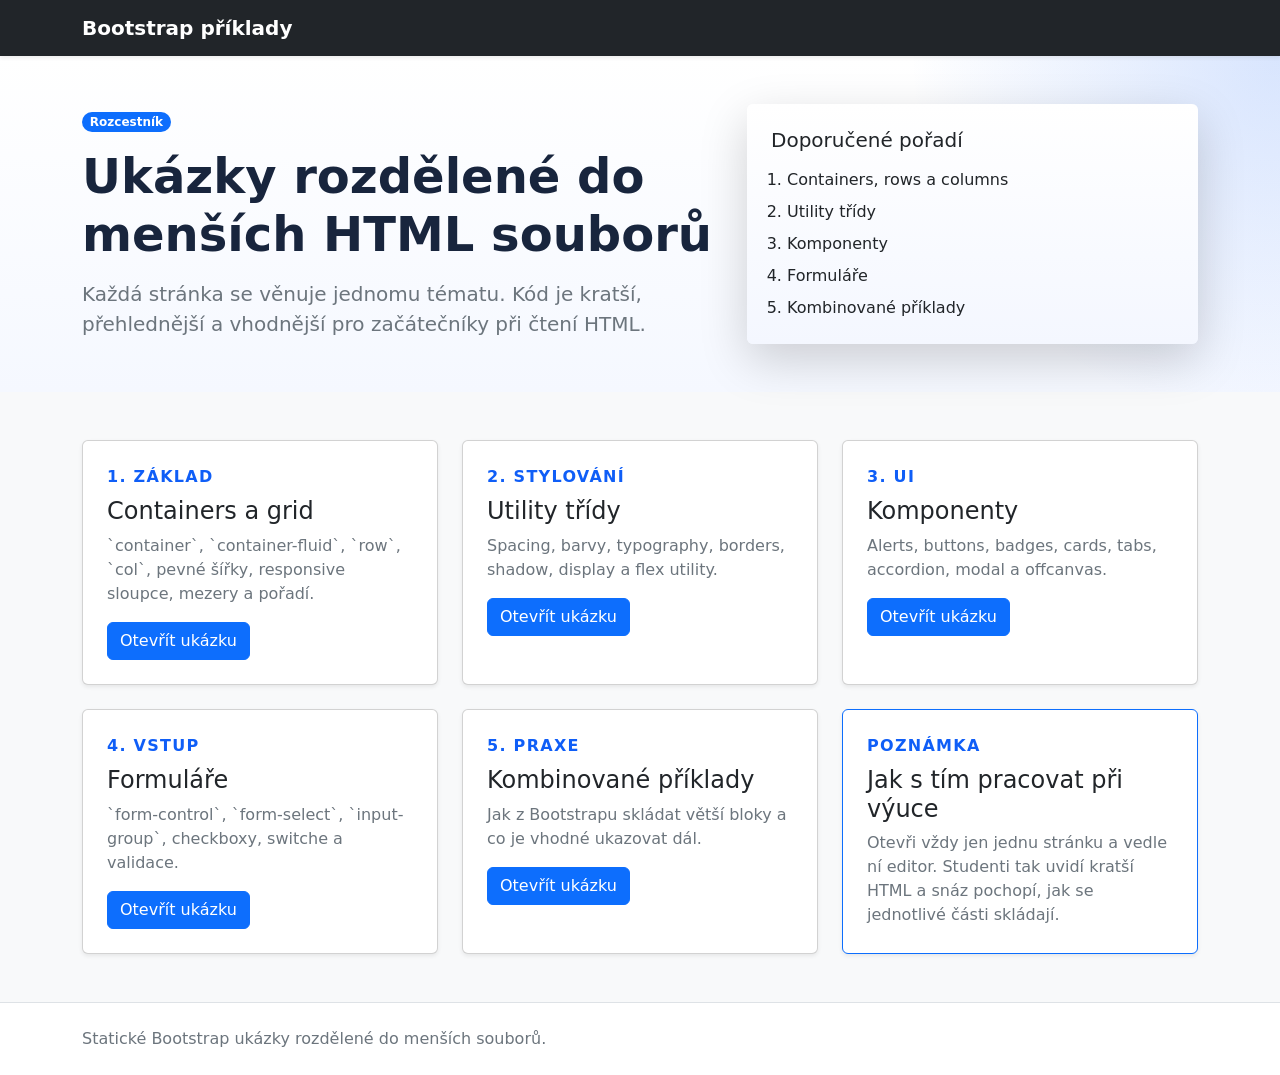
==== index.html @ ec9fb1af "first commit" ====
<!doctype html>
<html lang="cs">
  <head>
    <meta charset="utf-8">
    <meta name="viewport" content="width=device-width, initial-scale=1">
    <title>Bootstrap - přehled ukázek</title>
    <link
      href="https://cdn.jsdelivr.net/npm/bootstrap@5.3.8/dist/css/bootstrap.min.css"
      rel="stylesheet"
    >
    <link rel="stylesheet" href="./styles.css">
  </head>
  <body class="bg-body-tertiary">
    <nav class="navbar navbar-expand-lg bg-dark navbar-dark shadow-sm">
      <div class="container">
        <a class="navbar-brand fw-semibold" href="./index.html">Bootstrap příklady</a>
      </div>
    </nav>

    <header class="py-5 hero-section">
      <div class="container">
        <div class="row g-4 align-items-center">
          <div class="col-lg-7">
            <span class="badge text-bg-primary rounded-pill mb-3">Rozcestník</span>
            <h1 class="display-5 fw-bold mb-3">Ukázky rozdělené do menších HTML souborů</h1>
            <p class="lead text-secondary mb-0">
              Každá stránka se věnuje jednomu tématu. Kód je kratší, přehlednější
              a vhodnější pro začátečníky při čtení HTML.
            </p>
          </div>
          <div class="col-lg-5">
            <div class="card border-0 shadow-lg demo-card">
              <div class="card-body p-4">
                <h2 class="h5 mb-3">Doporučené pořadí</h2>
                <ol class="mb-0 ps-3">
                  <li class="mb-2">Containers, rows a columns</li>
                  <li class="mb-2">Utility třídy</li>
                  <li class="mb-2">Komponenty</li>
                  <li class="mb-2">Formuláře</li>
                  <li>Kombinované příklady</li>
                </ol>
              </div>
            </div>
          </div>
        </div>
      </div>
    </header>

    <main class="py-5">
      <div class="container">
        <div class="row g-4">
          <div class="col-md-6 col-xl-4">
            <div class="card h-100 shadow-sm">
              <div class="card-body p-4">
                <p class="section-kicker">1. Základ</p>
                <h2 class="h4">Containers a grid</h2>
                <p class="text-secondary">
                  `container`, `container-fluid`, `row`, `col`,
                  pevné šířky, responsive sloupce, mezery a pořadí.
                </p>
                <a class="btn btn-primary" href="./01-containers-grid.html">Otevřít ukázku</a>
              </div>
            </div>
          </div>

          <div class="col-md-6 col-xl-4">
            <div class="card h-100 shadow-sm">
              <div class="card-body p-4">
                <p class="section-kicker">2. Stylování</p>
                <h2 class="h4">Utility třídy</h2>
                <p class="text-secondary">
                  Spacing, barvy, typography, borders, shadow,
                  display a flex utility.
                </p>
                <a class="btn btn-primary" href="./02-utilities.html">Otevřít ukázku</a>
              </div>
            </div>
          </div>

          <div class="col-md-6 col-xl-4">
            <div class="card h-100 shadow-sm">
              <div class="card-body p-4">
                <p class="section-kicker">3. UI</p>
                <h2 class="h4">Komponenty</h2>
                <p class="text-secondary">
                  Alerts, buttons, badges, cards, tabs,
                  accordion, modal a offcanvas.
                </p>
                <a class="btn btn-primary" href="./03-components.html">Otevřít ukázku</a>
              </div>
            </div>
          </div>

          <div class="col-md-6 col-xl-4">
            <div class="card h-100 shadow-sm">
              <div class="card-body p-4">
                <p class="section-kicker">4. Vstup</p>
                <h2 class="h4">Formuláře</h2>
                <p class="text-secondary">
                  `form-control`, `form-select`, `input-group`,
                  checkboxy, switche a validace.
                </p>
                <a class="btn btn-primary" href="./04-forms.html">Otevřít ukázku</a>
              </div>
            </div>
          </div>

          <div class="col-md-6 col-xl-4">
            <div class="card h-100 shadow-sm">
              <div class="card-body p-4">
                <p class="section-kicker">5. Praxe</p>
                <h2 class="h4">Kombinované příklady</h2>
                <p class="text-secondary">
                  Jak z Bootstrapu skládat větší bloky a
                  co je vhodné ukazovat dál.
                </p>
                <a class="btn btn-primary" href="./05-layout-examples.html">Otevřít ukázku</a>
              </div>
            </div>
          </div>

          <div class="col-md-6 col-xl-4">
            <div class="card h-100 shadow-sm border-primary">
              <div class="card-body p-4">
                <p class="section-kicker">Poznámka</p>
                <h2 class="h4">Jak s tím pracovat při výuce</h2>
                <p class="text-secondary mb-0">
                  Otevři vždy jen jednu stránku a vedle ní editor. Studenti tak
                  uvidí kratší HTML a snáz pochopí, jak se jednotlivé části skládají.
                </p>
              </div>
            </div>
          </div>
        </div>
      </div>
    </main>

    <footer class="py-4 border-top bg-body">
      <div class="container">
        <p class="mb-0 text-secondary">Statické Bootstrap ukázky rozdělené do menších souborů.</p>
      </div>
    </footer>
  </body>
</html>
---- styles.css ----
:root {
  --demo-primary: #0f5ef7;
  --demo-ink: #18253d;
  --demo-soft: #eef3ff;
  --demo-accent: #dce7ff;
}

html {
  scroll-behavior: smooth;
}

body {
  color: var(--demo-ink);
}

.hero-section {
  background:
    radial-gradient(circle at top right, rgba(15, 94, 247, 0.16), transparent 28%),
    linear-gradient(180deg, #ffffff 0%, #f5f8ff 100%);
}

.section-heading {
  max-width: 48rem;
  margin-bottom: 2rem;
}

.page-intro {
  max-width: 48rem;
  margin-bottom: 3rem;
}

.section-kicker {
  margin-bottom: 0.5rem;
  color: var(--demo-primary);
  font-weight: 700;
  letter-spacing: 0.08em;
  text-transform: uppercase;
}

.demo-card {
  background: linear-gradient(180deg, #ffffff 0%, #f4f7ff 100%);
}

.demo-box,
.grid-demo {
  padding: 1rem;
  border: 1px dashed rgba(15, 94, 247, 0.35);
  border-radius: 1rem;
  background: var(--demo-soft);
}

.demo-box-fluid {
  background: linear-gradient(90deg, #dce7ff, #eef8ff);
}

.grid-demo {
  min-height: 4.5rem;
  display: flex;
  align-items: center;
  justify-content: center;
  text-align: center;
  font-weight: 600;
}

.grid-demo-accent {
  background: #dff7ec;
  border-color: rgba(23, 135, 84, 0.35);
}

.grid-demo-tall {
  min-height: 7rem;
}

.example-block + .example-block {
  margin-top: 2rem;
}

.example-block {
  margin-bottom: 2rem;
}

.table {
  background: white;
}
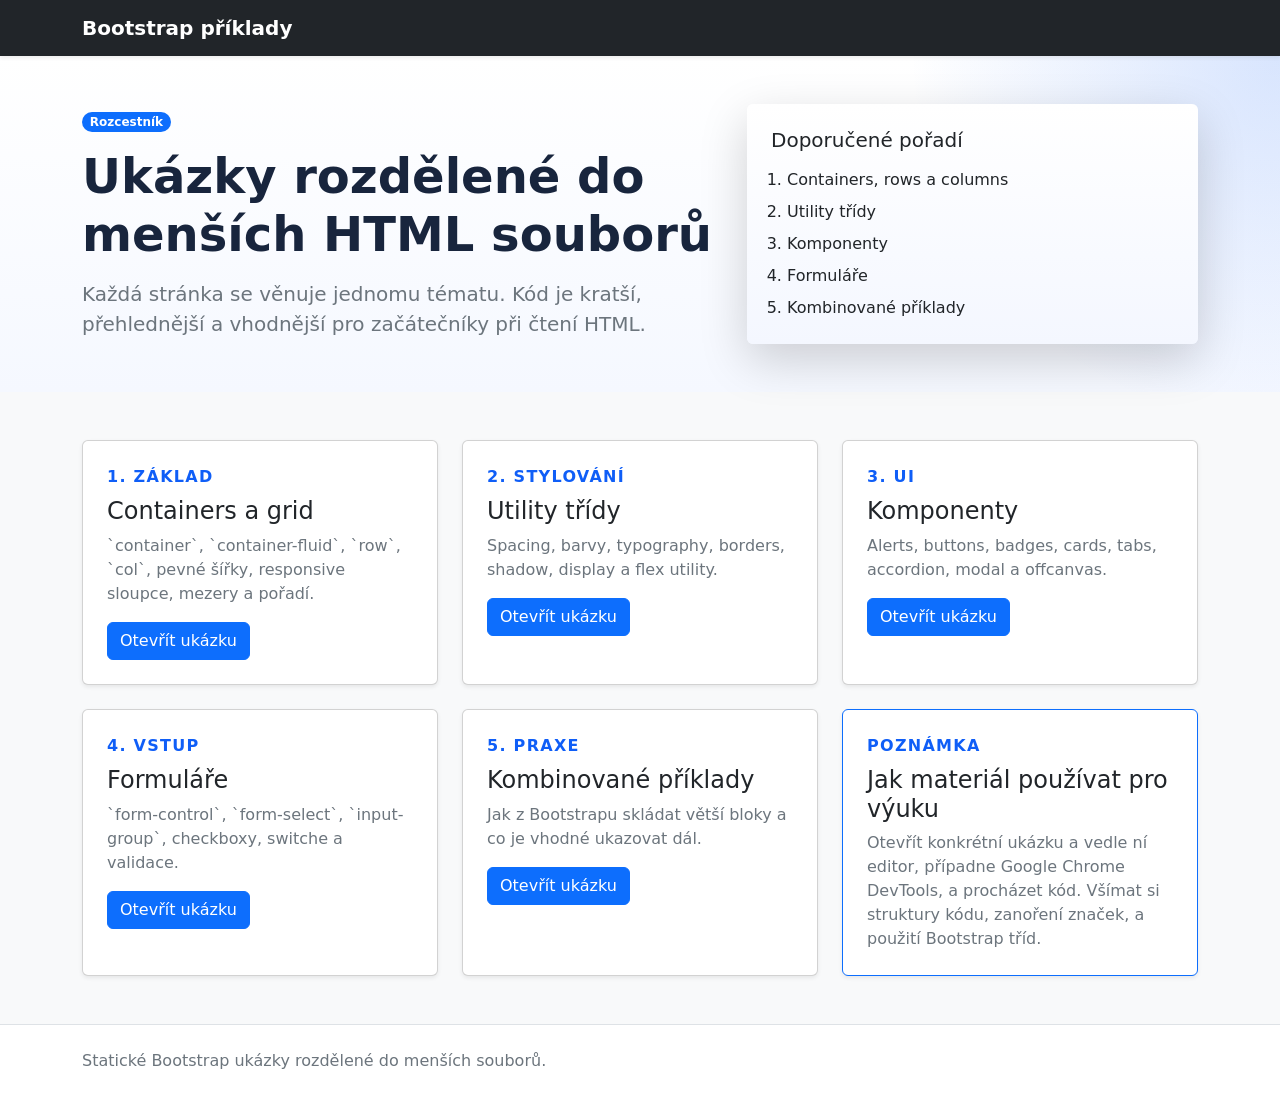
==== commit 8d32e19d: "Lepší popis pro studenty" ====
--- a/index.html
+++ b/index.html
@@ -123,10 +123,10 @@
             <div class="card h-100 shadow-sm border-primary">
               <div class="card-body p-4">
                 <p class="section-kicker">Poznámka</p>
-                <h2 class="h4">Jak s tím pracovat při výuce</h2>
+                <h2 class="h4">Jak materiál používat pro výuku</h2>
                 <p class="text-secondary mb-0">
-                  Otevři vždy jen jednu stránku a vedle ní editor. Studenti tak
-                  uvidí kratší HTML a snáz pochopí, jak se jednotlivé části skládají.
+                  Otevřít konkrétní ukázku a vedle ní editor, případne Google Chrome DevTools, a procházet kód.
+                  Všímat si struktury kódu, zanoření značek, a použití Bootstrap tříd.
                 </p>
               </div>
             </div>
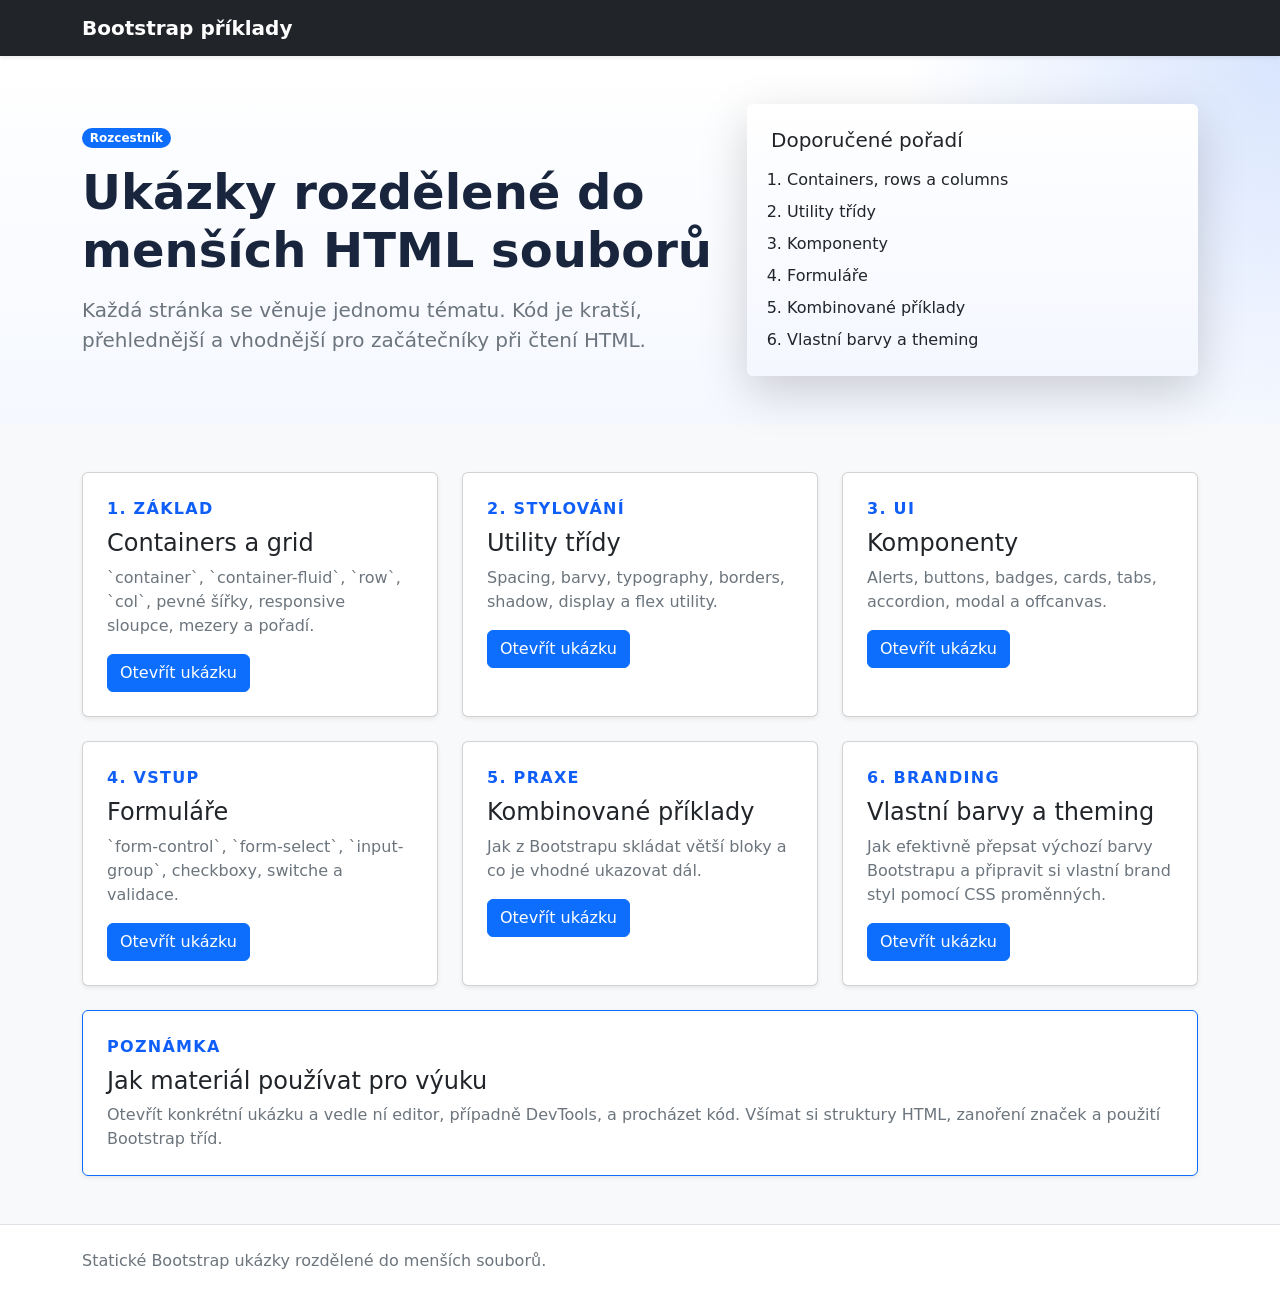
==== commit 21b58169: "Přidána sekce s Themingem" ====
--- a/index.html
+++ b/index.html
@@ -37,7 +37,8 @@
                   <li class="mb-2">Utility třídy</li>
                   <li class="mb-2">Komponenty</li>
                   <li class="mb-2">Formuláře</li>
-                  <li>Kombinované příklady</li>
+                  <li class="mb-2">Kombinované příklady</li>
+                  <li>Vlastní barvy a theming</li>
                 </ol>
               </div>
             </div>
@@ -120,16 +121,28 @@
           </div>
 
           <div class="col-md-6 col-xl-4">
-            <div class="card h-100 shadow-sm border-primary">
+            <div class="card h-100 shadow-sm">
               <div class="card-body p-4">
-                <p class="section-kicker">Poznámka</p>
-                <h2 class="h4">Jak materiál používat pro výuku</h2>
-                <p class="text-secondary mb-0">
-                  Otevřít konkrétní ukázku a vedle ní editor, případne Google Chrome DevTools, a procházet kód.
-                  Všímat si struktury kódu, zanoření značek, a použití Bootstrap tříd.
+                <p class="section-kicker">6. Branding</p>
+                <h2 class="h4">Vlastní barvy a theming</h2>
+                <p class="text-secondary">
+                  Jak efektivně přepsat výchozí barvy Bootstrapu a připravit si
+                  vlastní brand styl pomocí CSS proměnných.
                 </p>
+                <a class="btn btn-primary" href="./06-brand-theming.html">Otevřít ukázku</a>
               </div>
             </div>
+          </div>
+        </div>
+
+        <div class="card shadow-sm border-primary mt-4">
+          <div class="card-body p-4">
+            <p class="section-kicker">Poznámka</p>
+            <h2 class="h4">Jak materiál používat pro výuku</h2>
+            <p class="text-secondary mb-0">
+              Otevřít konkrétní ukázku a vedle ní editor, případně DevTools, a procházet kód.
+              Všímat si struktury HTML, zanoření značek a použití Bootstrap tříd.
+            </p>
           </div>
         </div>
       </div>
